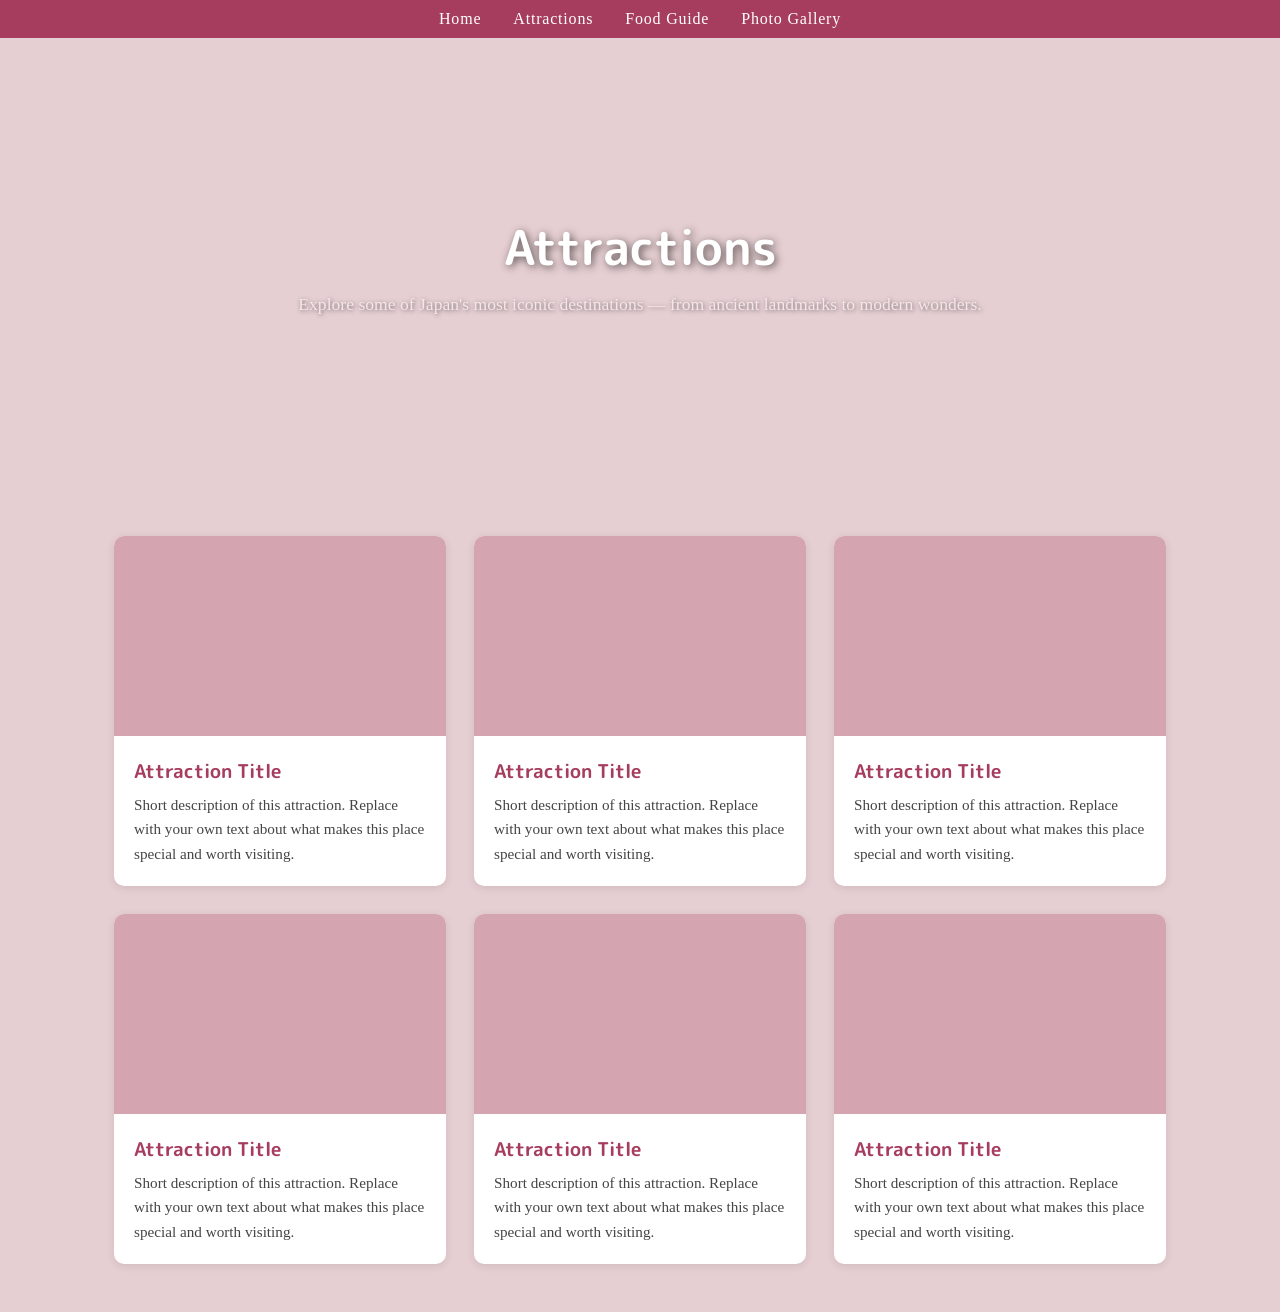
==== attractions.html @ 5c3699c9 "I have completed milestone 1 and 2, but still need to add a couple of images, text, and maybe play a" ====
<!DOCTYPE html>
<html lang="en">
<head>
    <link href="https://fonts.googleapis.com/css2?family=M+PLUS+Rounded+1c:wght@500;700&display=swap" rel="stylesheet">
    <meta charset="UTF-8">
    <meta name="viewport" content="width=device-width, initial-scale=1.0">
    <title>Attractions — Hello Japan</title>
    <link rel="stylesheet" href="css/styless.css">
    <link rel="stylesheet" href="css/images.css">
</head>
<body>

    <nav id="main-nav">
        <ul>
            <li><a href="index.html">Home</a></li>
            <li><a href="attractions.html">Attractions</a></li>
            <li><a href="food-guide.html">Food Guide</a></li>
            <li><a href="photo-gallery.html">Photo Gallery</a></li>
        </ul>
    </nav>

    <header id="attractions">
        <h1>Attractions</h1>
        <p class="page-intro">Explore some of Japan's most iconic destinations — from ancient landmarks to modern wonders.</p>
   </header>

    <main id="attractions-page">

        <div class="card-grid">

            <article class="card">
                <div class="card-image-placeholder"></div>
                <div class="card-body">
                    <h2>Attraction Title</h2>
                    <p>Short description of this attraction. Replace with your own text about what makes this place special and worth visiting.</p>
                </div>
            </article>

            <article class="card">
                <div class="card-image-placeholder"></div>
                <div class="card-body">
                    <h2>Attraction Title</h2>
                    <p>Short description of this attraction. Replace with your own text about what makes this place special and worth visiting.</p>
                </div>
            </article>

            <article class="card">
                <div class="card-image-placeholder"></div>
                <div class="card-body">
                    <h2>Attraction Title</h2>
                    <p>Short description of this attraction. Replace with your own text about what makes this place special and worth visiting.</p>
                </div>
            </article>

            <article class="card">
                <div class="card-image-placeholder"></div>
                <div class="card-body">
                    <h2>Attraction Title</h2>
                    <p>Short description of this attraction. Replace with your own text about what makes this place special and worth visiting.</p>
                </div>
            </article>

            <article class="card">
                <div class="card-image-placeholder"></div>
                <div class="card-body">
                    <h2>Attraction Title</h2>
                    <p>Short description of this attraction. Replace with your own text about what makes this place special and worth visiting.</p>
                </div>
            </article>

            <article class="card">
                <div class="card-image-placeholder"></div>
                <div class="card-body">
                    <h2>Attraction Title</h2>
                    <p>Short description of this attraction. Replace with your own text about what makes this place special and worth visiting.</p>
                </div>
            </article>

        </div>

    </main>
</body>
</html>
---- css/styless.css ----
/* ── Reset ── */
* {
    margin: 0;
    padding: 0;
    box-sizing: border-box;
}

body {
    font-family: Georgia, serif;
    color: #2c2c2c;
    background-color: #e6cfd2;
}

/* ── Hero header ── */
#hero {
    height: 100vh;
    background-image: url('../images/japan-hero.jpg');
    background-size: cover;
    background-position: center;
    display: flex;
    align-items: center;
    justify-content: center;
    text-align: center;
}

.hero-text h1 {
    font-family: 'M PLUS Rounded 1c', sans-serif;
    font-weight: 700;
    color: #ffffff;
    font-size: 4rem;
    text-shadow: 2px 2px 8px rgba(0, 0, 0, 0.6);
    letter-spacing: 0.05em;
}

.hero-tagline {
    font-family: 'M PLUS Rounded 1c', sans-serif;
    font-weight: 700;
    color: #ffffff;
    font-size: 1.25rem;
    margin-top: 1rem;
    text-shadow: 2px 2px 8px rgba(0, 0, 0, 0.6);
}

/* ── Sticky navigation ── */
#main-nav {
    position: sticky;
    top: 0;
    z-index: 100;
    background-color: #a63d5f;
    padding: 10px 30px;
}

#main-nav ul {
    list-style: none;
    display: flex;
    gap: 2rem;
    justify-content: center;
}

#main-nav a {
    color: #fff;
    text-decoration: none;
    font-size: 1rem;
    letter-spacing: 0.05em;
    padding: 0.25rem 0;
    border-bottom: 2px solid transparent;
}

#main-nav a:hover {
    border-bottom: 2px solid #f5c6d0;
}

/* ── Main content sections ── */
main {
    max-width: 860px;
    margin: 0 auto;
    padding: 3rem 1.5rem;
}

main section {
    margin-bottom: 3rem;
}

main h2 {
    font-size: 1.75rem;
    color: #a63d5f;
    margin-bottom: 0.75rem;
    border-bottom: 1px solid #f5c6d0;
    padding-bottom: 0.4rem;
}

main p {
    line-height: 1.8;
    font-size: 1rem;
}

#facts ul {
    list-style: none;
    line-height: 2;
    font-size: 1rem;
}

/* ── Photo gallery page ── */
#gallery-hero {
    height: 50vh;
    background-image: url('../images/gallery-hero.jpg');
    background-size: cover;
    background-position: center;
    display: flex;
    flex-direction: column;
    align-items: center;
    justify-content: center;
    text-align: center;
}

#gallery-hero h1 {
    font-family: 'M PLUS Rounded 1c', sans-serif;
    font-weight: 700;
    font-size: 3rem;
    color: #ffffff;
    text-shadow: 2px 2px 8px rgba(0, 0, 0, 0.6);
}

#gallery-hero .page-intro {
    font-size: 1.1rem;
    color: #f5e6ea;
    margin-top: 0.75rem;
    text-shadow: 1px 1px 4px rgba(0, 0, 0, 0.5);
    margin-bottom: 0;
}

#gallery-page {
    max-width: 1100px;
    margin: 0 auto;
    padding: 3rem 1.5rem;
}

/* ── Attractions page ── */
#attractions-page {
    max-width: 1100px;
    margin: 0 auto;
    padding: 3rem 1.5rem;
}


#attractions {
    height: 50vh;
    background-image: url('../images/attractions-hero.jpg');
    background-size: cover;
    background-position: center;
    display: flex;
    flex-direction: column;
    align-items: center;
    justify-content: center;
    text-align: center;
}

#attractions h1 {
    font-family: 'M PLUS Rounded 1c', sans-serif;
    font-weight: 700;
    font-size: 3rem;
    color: #ffffff;
    text-shadow: 2px 2px 8px rgba(0, 0, 0, 0.6);
}

#attractions .page-intro {
    font-size: 1.1rem;
    color: #f5e6ea;
    margin-top: 0.75rem;
    text-shadow: 1px 1px 4px rgba(0, 0, 0, 0.5);
    margin-bottom: 0;
}

.card-grid {
    display: flex;
    flex-wrap: wrap;
    gap: 1.75rem;
}

.card {
    flex: 1 1 300px;
    background-color: #fff;
    border-radius: 10px;
    overflow: hidden;
    box-shadow: 0 2px 8px rgba(0, 0, 0, 0.1);
}

.card-image-placeholder {
    width: 100%;
    height: 200px;
    background-color: #d4a5b0;
}

.card-body {
    padding: 1.25rem;
}

.card-body h2 {
    font-family: 'M PLUS Rounded 1c', sans-serif;
    font-size: 1.2rem;
    color: #a63d5f;
    margin-bottom: 0.5rem;
    border: none;
    padding: 0;
}

.card-body p {
    font-size: 0.95rem;
    line-height: 1.6;
    color: #444;
}

/* ── Food guide page ── */
#food-guide {
    height: 50vh;
    background-image: url('../images/food-hero.jpg');
    background-size: cover;
    background-position: center;
    display: flex;
    flex-direction: column;
    align-items: center;
    justify-content: center;
    text-align: center;
}

#food-guide h1 {
    font-family: 'M PLUS Rounded 1c', sans-serif;
    font-weight: 700;
    font-size: 3rem;
    color: #ffffff;
    text-shadow: 2px 2px 8px rgba(0, 0, 0, 0.6);
}

#food-guide .page-intro {
    font-size: 1.1rem;
    color: #f5e6ea;
    margin-top: 0.75rem;
    text-shadow: 1px 1px 4px rgba(0, 0, 0, 0.5);
}

#foodguide-page {
    max-width: 960px;
    margin: 0 auto;
    padding: 3rem 1.5rem;
    display: flex;
    flex-direction: column;
    gap: 2.5rem;
}

.dish {
    display: flex;
    align-items: flex-start;
    background-color: #fff;
    border-radius: 10px;
    overflow: hidden;
    box-shadow: 0 2px 8px rgba(0, 0, 0, 0.1);
}

.dish-image-placeholder {
    width: 280px;
    min-width: 280px;
    height: 275px;
    background-color: #d4a5b0;
}

.dish-info {
    padding: 1.5rem;
}

.dish-info h2 {
    font-family: 'M PLUS Rounded 1c', sans-serif;
    font-size: 1.4rem;
    color: #a63d5f;
    margin-bottom: 0.4rem;
    border: none;
    padding: 0;
}

.traveler-tag {
    display: inline-block;
    background-color: #f5c6d0;
    color: #a63d5f;
    font-family: 'M PLUS Rounded 1c', sans-serif;
    font-size: 0.8rem;
    font-weight: 700;
    padding: 0.2rem 0.65rem;
    border-radius: 20px;
    margin-bottom: 0.6rem;
}

.dish-address {
    font-size: 0.875rem;
    color: #888;
    font-style: italic;
    margin-bottom: 0.75rem;
}

.dish-info p {
    font-size: 0.95rem;
    line-height: 1.7;
    color: #444;
}

.dish-link {
    display: inline-block;
    margin-top: 0.85rem;
    font-family: 'M PLUS Rounded 1c', sans-serif;
    font-size: 0.9rem;
    font-weight: 700;
    color: #a63d5f;
    text-decoration: none;
    border-bottom: 2px solid #f5c6d0;
}

.dish-link:hover {
    color: #7a2d47;
    border-bottom-color: #a63d5f;
}
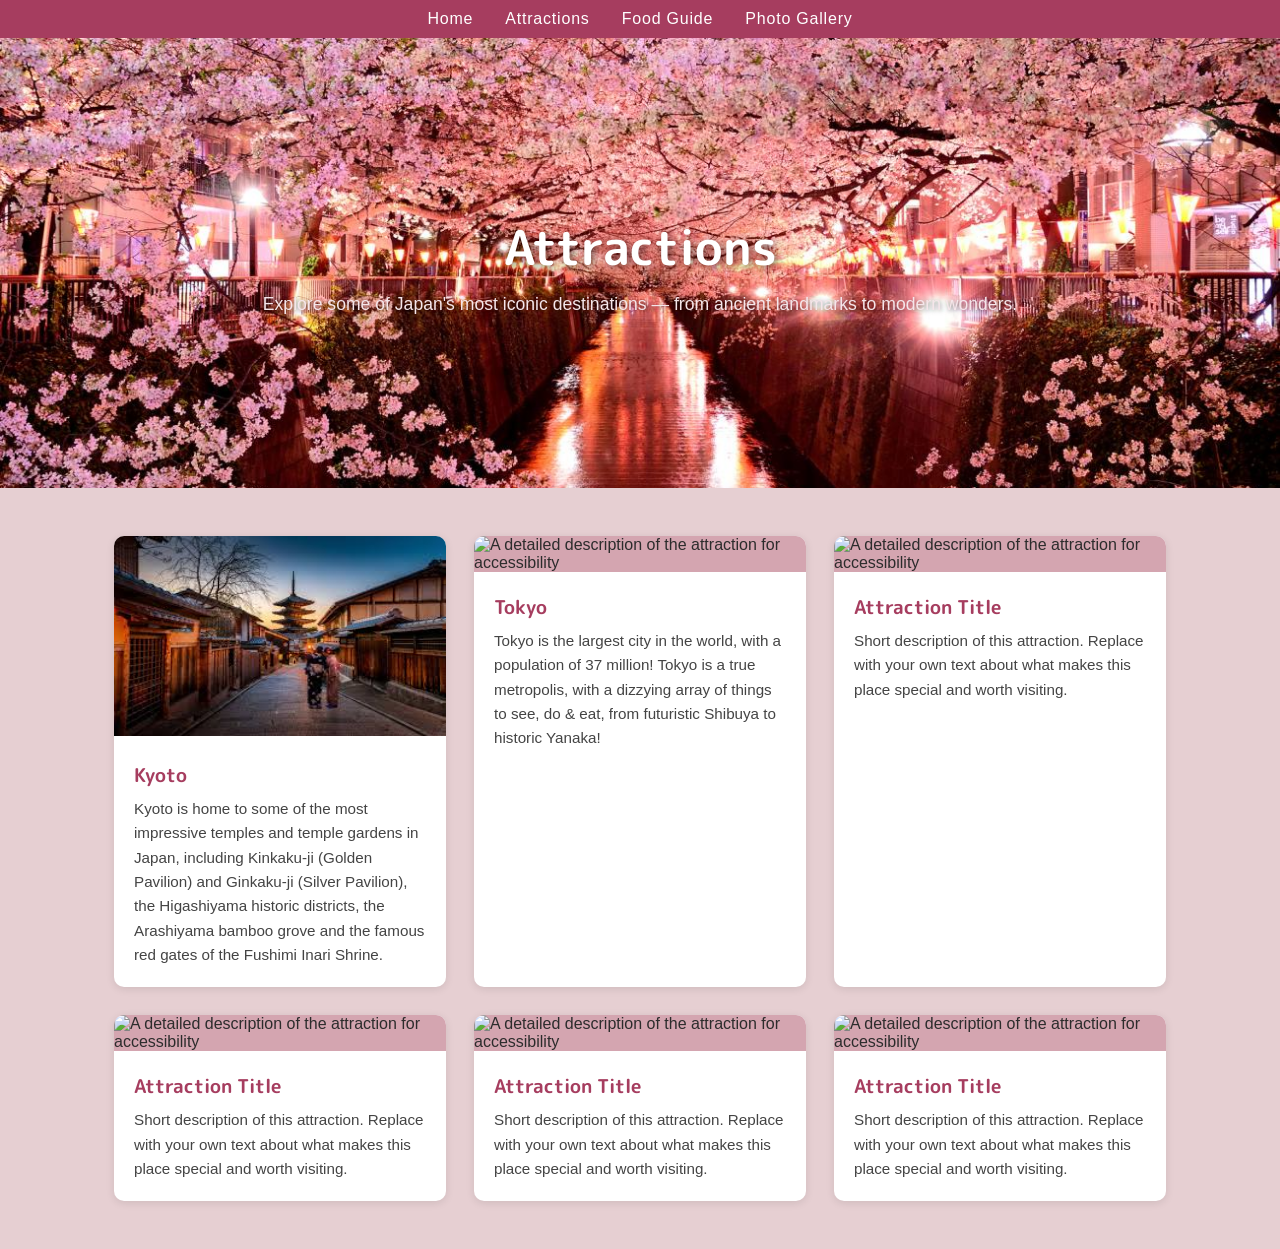
==== commit 3b0bbec6: "Completed project" ====
--- a/attractions.html
+++ b/attractions.html
@@ -1,6 +1,7 @@
 <!DOCTYPE html>
 <html lang="en">
 <head>
+    
     <link href="https://fonts.googleapis.com/css2?family=M+PLUS+Rounded+1c:wght@500;700&display=swap" rel="stylesheet">
     <meta charset="UTF-8">
     <meta name="viewport" content="width=device-width, initial-scale=1.0">
@@ -29,7 +30,23 @@
         <div class="card-grid">
 
             <article class="card">
-                <div class="card-image-placeholder"></div>
+                <img src="[data-uri]" alt="A detailed description of the attraction for accessibility" class="card-image">
+                <div class="card-body">
+                    <h2>Kyoto</h2>
+                    <p>Kyoto is home to some of the most impressive temples and temple gardens in Japan, including Kinkaku-ji (Golden Pavilion) and Ginkaku-ji (Silver Pavilion), the Higashiyama historic districts, the Arashiyama bamboo grove and the famous red gates of the Fushimi Inari Shrine.</p>
+                </div>
+            </article>
+
+            <article class="card">
+                <img src="https://encrypted-tbn0.gstatic.com/images?q=tbn:ANd9GcSXvGiGumXlBAP-NxoSN6K1iIMwrgZD8hYhFw&s" alt="A detailed description of the attraction for accessibility" class="card-image">
+                <div class="card-body">
+                    <h2>Tokyo</h2>
+                    <p>Tokyo is the largest city in the world, with a population of 37 million! Tokyo is a true metropolis, with a dizzying array of things to see, do & eat, from futuristic Shibuya to historic Yanaka!</p>
+                </div>
+            </article>
+
+            <article class="card">
+                <img src="images/your-photo.avif" alt="A detailed description of the attraction for accessibility" class="card-image">
                 <div class="card-body">
                     <h2>Attraction Title</h2>
                     <p>Short description of this attraction. Replace with your own text about what makes this place special and worth visiting.</p>
@@ -37,7 +54,7 @@
             </article>
 
             <article class="card">
-                <div class="card-image-placeholder"></div>
+                <img src="images/your-photo.avif" alt="A detailed description of the attraction for accessibility" class="card-image">
                 <div class="card-body">
                     <h2>Attraction Title</h2>
                     <p>Short description of this attraction. Replace with your own text about what makes this place special and worth visiting.</p>
@@ -45,7 +62,7 @@
             </article>
 
             <article class="card">
-                <div class="card-image-placeholder"></div>
+                <img src="images/your-photo.avif" alt="A detailed description of the attraction for accessibility" class="card-image">
                 <div class="card-body">
                     <h2>Attraction Title</h2>
                     <p>Short description of this attraction. Replace with your own text about what makes this place special and worth visiting.</p>
@@ -53,23 +70,7 @@
             </article>
 
             <article class="card">
-                <div class="card-image-placeholder"></div>
-                <div class="card-body">
-                    <h2>Attraction Title</h2>
-                    <p>Short description of this attraction. Replace with your own text about what makes this place special and worth visiting.</p>
-                </div>
-            </article>
-
-            <article class="card">
-                <div class="card-image-placeholder"></div>
-                <div class="card-body">
-                    <h2>Attraction Title</h2>
-                    <p>Short description of this attraction. Replace with your own text about what makes this place special and worth visiting.</p>
-                </div>
-            </article>
-
-            <article class="card">
-                <div class="card-image-placeholder"></div>
+                <img src="images/your-photo.avif" alt="A detailed description of the attraction for accessibility" class="card-image">
                 <div class="card-body">
                     <h2>Attraction Title</h2>
                     <p>Short description of this attraction. Replace with your own text about what makes this place special and worth visiting.</p>
--- a/css/styless.css
+++ b/css/styless.css
@@ -6,7 +6,7 @@
 }
 
 body {
-    font-family: Georgia, serif;
+    font-family: 'M PLUS Rounded 1c', sans-serif;
     color: #2c2c2c;
     background-color: #e6cfd2;
 }
@@ -14,13 +14,14 @@
 /* ── Hero header ── */
 #hero {
     height: 100vh;
-    background-image: url('../images/japan-hero.jpg');
+    background-image: url('../images/fuji.avif');
     background-size: cover;
     background-position: center;
     display: flex;
     align-items: center;
     justify-content: center;
     text-align: center;
+    position: relative;
 }
 
 .hero-text h1 {
@@ -72,20 +73,35 @@
 
 /* ── Main content sections ── */
 main {
-    max-width: 860px;
+    max-width: 960px;
     margin: 0 auto;
     padding: 3rem 1.5rem;
 }
 
+#home-content {
+    display: flex;
+    flex-wrap: wrap;
+    gap: 1.75rem;
+}
+
 main section {
-    margin-bottom: 3rem;
+    background-color: #fff;
+    border-radius: 12px;
+    padding: 2rem 2.25rem;
+    box-shadow: 0 2px 8px rgba(0, 0, 0, 0.07);
+    flex: 1 1 300px;
+}
+
+#facts {
+    flex: 1 1 100%;
 }
 
 main h2 {
-    font-size: 1.75rem;
+    font-family: 'M PLUS Rounded 1c', sans-serif;
+    font-size: 1.6rem;
     color: #a63d5f;
     margin-bottom: 0.75rem;
-    border-bottom: 1px solid #f5c6d0;
+    border-bottom: 2px solid #f5c6d0;
     padding-bottom: 0.4rem;
 }
 
@@ -100,10 +116,19 @@
     font-size: 1rem;
 }
 
+#facts li {
+    border-bottom: 1px solid #f5c6d0;
+    padding: 0.4rem 0;
+}
+
+#facts li:last-child {
+    border-bottom: none;
+}
+
 /* ── Photo gallery page ── */
 #gallery-hero {
-    height: 50vh;
-    background-image: url('../images/gallery-hero.jpg');
+    height: 86vh;
+    background-image: url('../images/gallery.jpg');
     background-size: cover;
     background-position: center;
     display: flex;
@@ -111,6 +136,7 @@
     align-items: center;
     justify-content: center;
     text-align: center;
+    position: relative;
 }
 
 #gallery-hero h1 {
@@ -135,6 +161,18 @@
     padding: 3rem 1.5rem;
 }
 
+#gallery-page .card {
+    flex: 1 1 100%;
+}
+
+#gallery-page .card img {
+    width: 100%;
+    height: 400px;
+    object-fit: cover;
+    display: block;
+}
+
+
 /* ── Attractions page ── */
 #attractions-page {
     max-width: 1100px;
@@ -145,7 +183,7 @@
 
 #attractions {
     height: 50vh;
-    background-image: url('../images/attractions-hero.jpg');
+    background-image: url('../images/cherryb.jpg');
     background-size: cover;
     background-position: center;
     display: flex;
@@ -185,7 +223,7 @@
     box-shadow: 0 2px 8px rgba(0, 0, 0, 0.1);
 }
 
-.card-image-placeholder {
+.card-image {
     width: 100%;
     height: 200px;
     background-color: #d4a5b0;
@@ -213,7 +251,7 @@
 /* ── Food guide page ── */
 #food-guide {
     height: 50vh;
-    background-image: url('../images/food-hero.jpg');
+    background-image: url('../images/food.jpg');
     background-size: cover;
     background-position: center;
     display: flex;
@@ -238,6 +276,22 @@
     text-shadow: 1px 1px 4px rgba(0, 0, 0, 0.5);
 }
 
+.scroll-arrow {
+    position: absolute;
+    bottom: 1.25rem;
+    left: 50%;
+    transform: translateX(-50%);
+    font-size: 2.5rem;
+    color: #fff;
+    text-decoration: none;
+    animation: bounce 1.5s infinite;
+}
+
+@keyframes bounce {
+    0%, 100% { transform: translateY(0); }
+    50%       { transform: translateY(10px); }
+}
+
 #foodguide-page {
     max-width: 960px;
     margin: 0 auto;
@@ -256,7 +310,7 @@
     box-shadow: 0 2px 8px rgba(0, 0, 0, 0.1);
 }
 
-.dish-image-placeholder {
+.dish-image{
     width: 280px;
     min-width: 280px;
     height: 275px;
@@ -317,3 +371,72 @@
     border-bottom-color: #a63d5f;
 }
 
+/* ── Footer ── */
+footer {
+    text-align: center;
+    padding: 1.5rem;
+    background-color: #a63d5f;
+    color: #f5e6ea;
+    font-size: 0.875rem;
+}
+
+/* ── Media queries ── */
+@media (max-width: 768px) {
+
+    /* Nav: stack links vertically */
+    #main-nav ul {
+        flex-direction: column;
+        align-items: center;
+        gap: 0.5rem;
+    }
+
+    /* Hero text: scale down on small screens */
+    .hero-text h1 {
+        font-size: 2.5rem;
+    }
+
+    .hero-tagline {
+        font-size: 1rem;
+    }
+
+    /* Page hero headers */
+    #attractions h1,
+    #food-guide h1,
+    #gallery-hero h1 {
+        font-size: 2rem;
+    }
+
+    /* Main sections: reduce padding */
+    main section {
+        padding: 1.25rem;
+    }
+
+    main h2 {
+        font-size: 1.3rem;
+    }
+
+    /* Food guide: stack image above text instead of side by side */
+    .dish {
+        flex-direction: column;
+    }
+
+    .dish-image {
+        width: 100%;
+        min-width: unset;
+        height: 220px;
+        object-fit: cover;
+    }
+
+    /* Home sections: single column on mobile */
+    main section {
+        flex: 1 1 100%;
+    }
+
+    /* Attractions cards: single column */
+    .card {
+        flex: 1 1 100%;
+    }
+
+    /* Gallery cards already full width — keep as-is */
+}
+
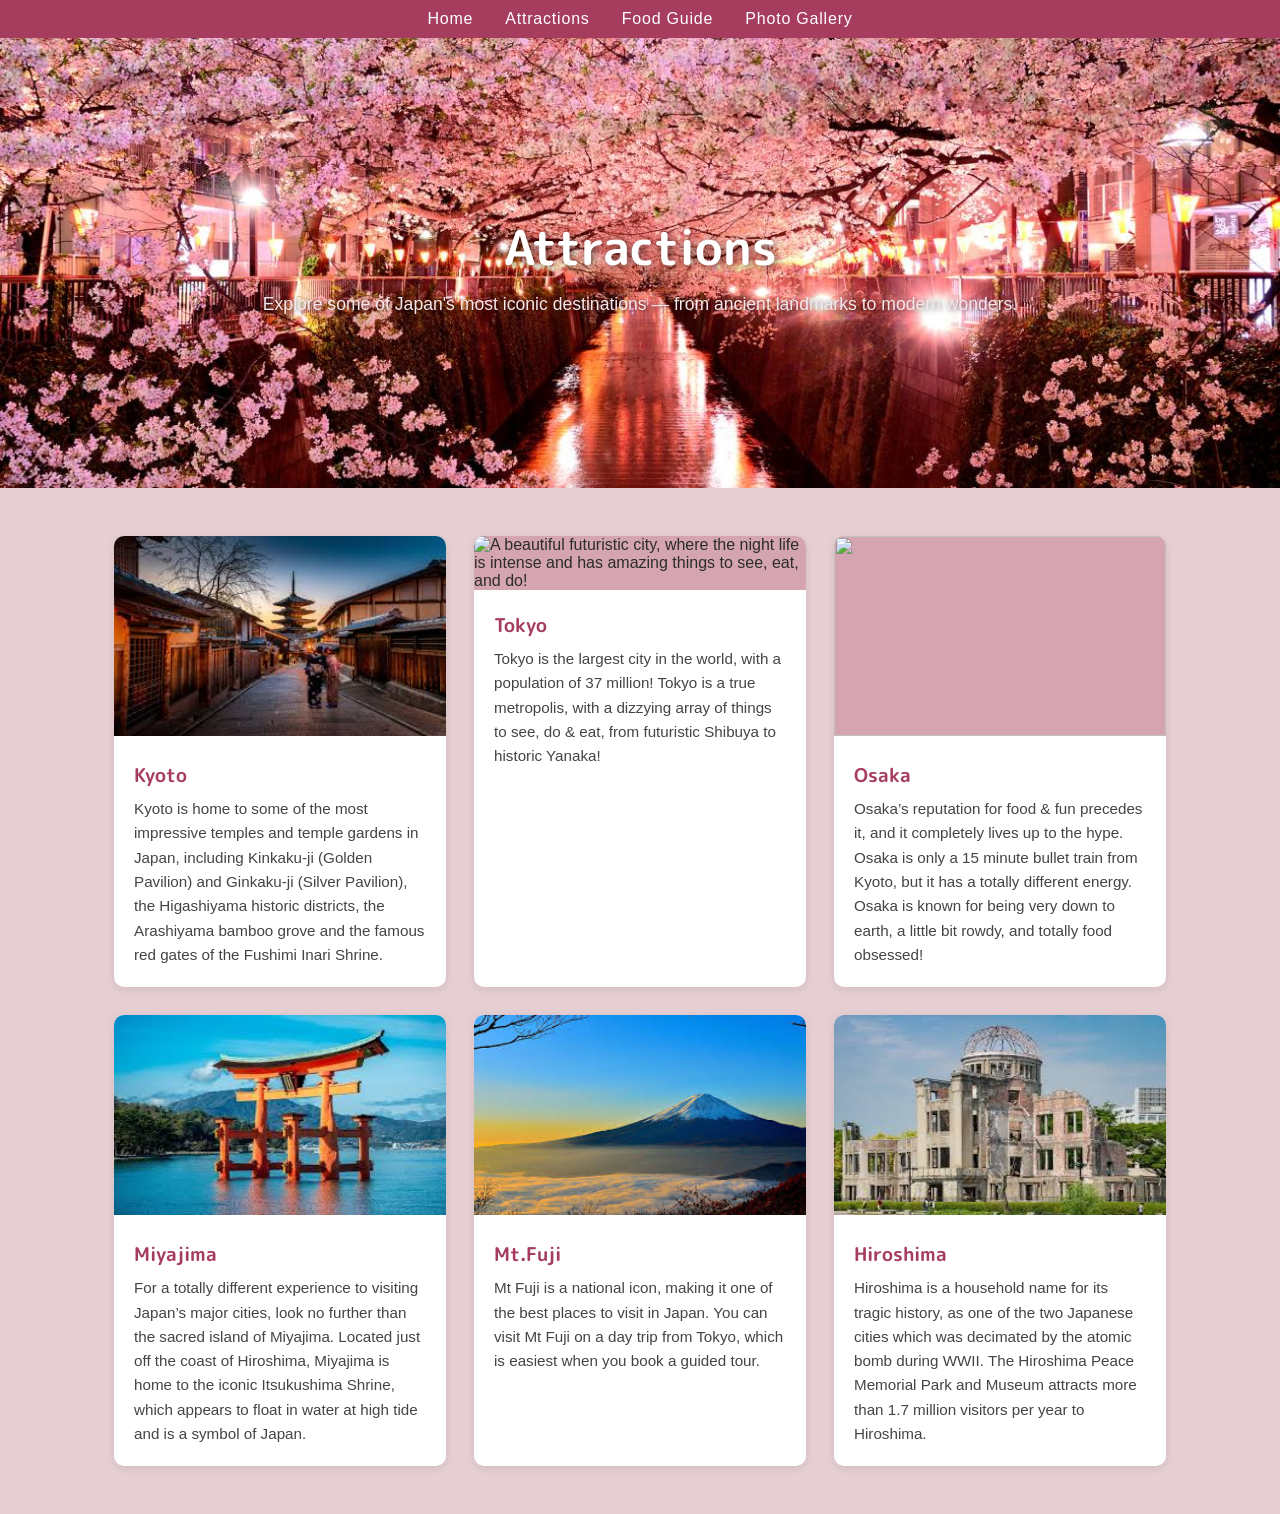
==== commit 0d27d06b: "Completed project" ====
--- a/attractions.html
+++ b/attractions.html
@@ -30,7 +30,7 @@
         <div class="card-grid">
 
             <article class="card">
-                <img src="[data-uri]" alt="A detailed description of the attraction for accessibility" class="card-image">
+                <img src="[data-uri]" alt="A very popular culture heavy home, where you will find beautiful temples and local life!" class="card-image">
                 <div class="card-body">
                     <h2>Kyoto</h2>
                     <p>Kyoto is home to some of the most impressive temples and temple gardens in Japan, including Kinkaku-ji (Golden Pavilion) and Ginkaku-ji (Silver Pavilion), the Higashiyama historic districts, the Arashiyama bamboo grove and the famous red gates of the Fushimi Inari Shrine.</p>
@@ -38,7 +38,7 @@
             </article>
 
             <article class="card">
-                <img src="https://encrypted-tbn0.gstatic.com/images?q=tbn:ANd9GcSXvGiGumXlBAP-NxoSN6K1iIMwrgZD8hYhFw&s" alt="A detailed description of the attraction for accessibility" class="card-image">
+                <img src="https://encrypted-tbn0.gstatic.com/images?q=tbn:ANd9GcSXvGiGumXlBAP-NxoSN6K1iIMwrgZD8hYhFw&s" alt="A beautiful futuristic city, where the night life is intense and has amazing things to see, eat, and do!" class="card-image">
                 <div class="card-body">
                     <h2>Tokyo</h2>
                     <p>Tokyo is the largest city in the world, with a population of 37 million! Tokyo is a true metropolis, with a dizzying array of things to see, do & eat, from futuristic Shibuya to historic Yanaka!</p>
@@ -46,34 +46,34 @@
             </article>
 
             <article class="card">
-                <img src="images/your-photo.avif" alt="A detailed description of the attraction for accessibility" class="card-image">
+                <img src="https://encrypted-tbn0.gstatic.com/images?q=tbn:ANd9GcSAeusYZ9Phg9AXXuTc4rKWpoAcCqNEtolY2Q&s" class="card-image">
                 <div class="card-body">
-                    <h2>Attraction Title</h2>
-                    <p>Short description of this attraction. Replace with your own text about what makes this place special and worth visiting.</p>
+                    <h2>Osaka</h2>
+                    <p>Osaka’s reputation for food & fun precedes it, and it completely lives up to the hype. Osaka is only a 15 minute bullet train from Kyoto, but it has a totally different energy. Osaka is known for being very down to earth, a little bit rowdy, and totally food obsessed! </p>
                 </div>
             </article>
 
             <article class="card">
-                <img src="images/your-photo.avif" alt="A detailed description of the attraction for accessibility" class="card-image">
+                <img src="[data-uri]" class="card-image">
                 <div class="card-body">
-                    <h2>Attraction Title</h2>
-                    <p>Short description of this attraction. Replace with your own text about what makes this place special and worth visiting.</p>
+                    <h2>Miyajima</h2>
+                    <p>For a totally different experience to visiting Japan’s major cities, look no further than the sacred island of Miyajima. Located just off the coast of Hiroshima, Miyajima is home to the iconic Itsukushima Shrine, which appears to float in water at high tide and is a symbol of Japan.</p>
                 </div>
             </article>
 
             <article class="card">
-                <img src="images/your-photo.avif" alt="A detailed description of the attraction for accessibility" class="card-image">
+                <img src="[data-uri]" alt="the most iconic mountain in all of japan, Mountain Fuji" class="card-image">
                 <div class="card-body">
-                    <h2>Attraction Title</h2>
-                    <p>Short description of this attraction. Replace with your own text about what makes this place special and worth visiting.</p>
+                    <h2>Mt.Fuji</h2>
+                    <p>Mt Fuji is a national icon, making it one of the best places to visit in Japan. You can visit Mt Fuji on a day trip from Tokyo, which is easiest when you book a guided tour.</p>
                 </div>
             </article>
 
             <article class="card">
-                <img src="images/your-photo.avif" alt="A detailed description of the attraction for accessibility" class="card-image">
+                <img src="[data-uri]" alt="A detailed description of the attraction for accessibility" class="card-image">
                 <div class="card-body">
-                    <h2>Attraction Title</h2>
-                    <p>Short description of this attraction. Replace with your own text about what makes this place special and worth visiting.</p>
+                    <h2>Hiroshima</h2>
+                    <p>Hiroshima is a household name for its tragic history, as one of the two Japanese cities which was decimated by the atomic bomb during WWII. The Hiroshima Peace Memorial Park and Museum attracts more than 1.7 million visitors per year to Hiroshima.</p>
                 </div>
             </article>
 
